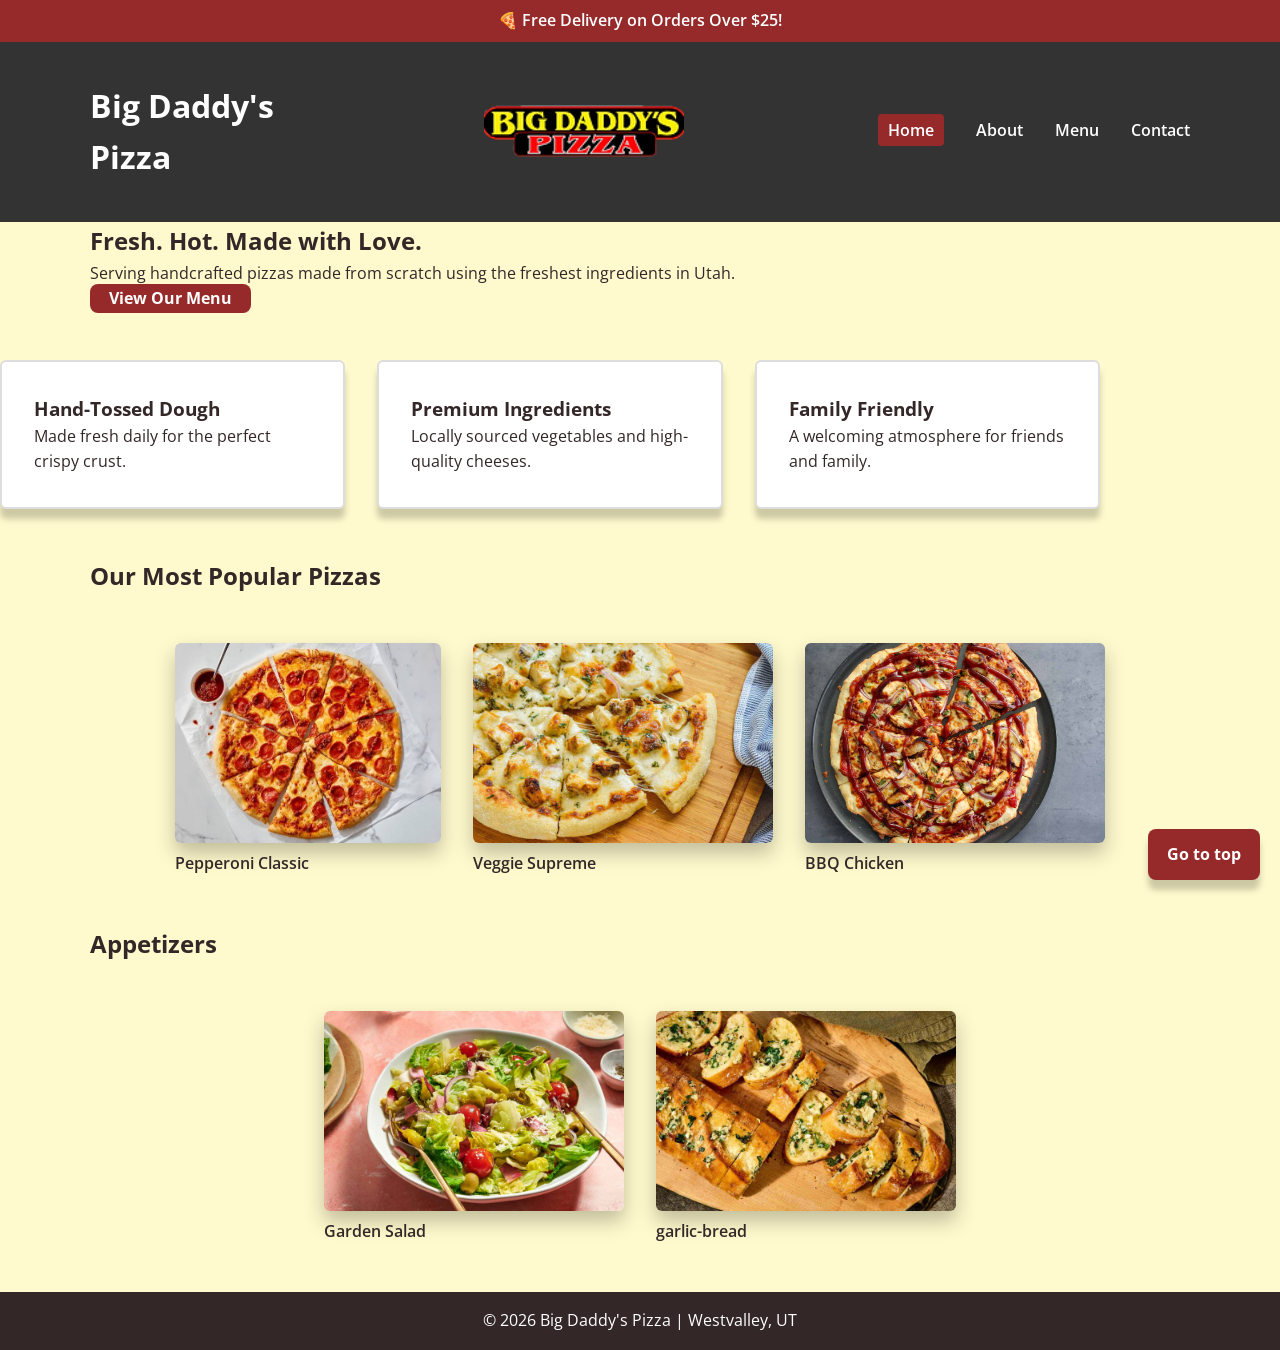
==== index.html @ 0f540dc0 "Add files via upload" ====
<!DOCTYPE html>
<html lang="en">
  <head>
    <meta charset="UTF-8">
    <meta name="viewport" content="width=device-width, initial-scale=1.0">
    <title>Big Daddy's Pizza | Home</title>

    <link href="https://fonts.googleapis.com/css2?family=Poppins:wght@600;700&family=Open+Sans:wght@400;600&display=swap" rel="stylesheet">
    <link rel="stylesheet" href="css/styles.css">
  </head>

  <body class="index-page" id="top">

    <div class="promo-banner">
      🍕 Free Delivery on Orders Over $25!
    </div>

    <header class="site-header">
      <div class="container header-flex">
         <h1 class="logo">Big Daddy's Pizza</h1>
          <img src="images/logo.png" alt="Big Daddy's Pizza logo" class="logo">
          


        <nav aria-label="Main Navigation">
          <ul class="nav-list">
            <li><a href="index.html" class="active">Home</a></li>
            <li><a href="about.html">About</a></li>
            <li><a href="menu.html">Menu</a></li>
            <li><a href="contact.html">Contact</a></li>
          </ul>
        </nav>
      </div>
    </header>

    <main>

      <section class="hero">
        <div class="container">
          <h2>Fresh. Hot. Made with Love.</h2>
          <p>
            Serving handcrafted pizzas made from scratch using the freshest
            ingredients in Utah.
          </p>
          <a href="menu.html" class="btn-primary">View Our Menu</a>
        </div>
      </section>

      <section class="features container">
        <article class="card">
          <h3>Hand-Tossed Dough</h3>
          <p>Made fresh daily for the perfect crispy crust.</p>
        </article>

        <article class="card">
          <h3>Premium Ingredients</h3>
          <p>Locally sourced vegetables and high-quality cheeses.</p>
        </article>

        <article class="card">
          <h3>Family Friendly</h3>
          <p>A welcoming atmosphere for friends and family.</p>
        </article>
      </section>

      <section class="gallery-section container">
        <h2>Our Most Popular Pizzas</h2>

        <div class="gallery-flex">
          <figure class="gallery-item">
            <img src="images/pepperoni-pizza.jpeg" alt="Pepperoni pizza fresh from oven">
            <figcaption>Pepperoni Classic</figcaption>
          </figure>

          <figure class="gallery-item">
            <img src="images/alfredo-pizza.jpg" alt="Vegetable pizza with fresh toppings">
            <figcaption>Veggie Supreme</figcaption>
          </figure>

          <figure class="gallery-item">
            <img src="images/pizza3.jpg" alt="BBQ chicken pizza with melted cheese">
            <figcaption>BBQ Chicken</figcaption>
          </figure>
        </div>
      </section>

      <section class="gallery-section container">
        <h2>Appetizers</h2>

        <div class="gallery-flex">
          <figure class="gallery-item">
            <img src="images/salad.jpg" alt="Home made salad with ranch dressing">
            <figcaption>Garden Salad</figcaption>
          </figure>

          <figure class="gallery-item">
            <img src="images/garlic-bread.jpg" alt="Vegetable pizza with fresh toppings">
            <figcaption>garlic-bread</figcaption>
          </figure>
        </div>
      </section>
      

    </main>
    <a href="#top" class="sticky-link">Go to top</a>

    <footer class="site-footer">
      <div class="container">
        <p>&copy; 2026 Big Daddy's Pizza | Westvalley, UT</p>
      </div>
    </footer>

  </body>
</html>
---- css/styles.css ----
/* 
   DESIGN SYSTEM
   Color palette and spacing scale used across all pages.
   These custom properties ensure consistency and allow
   easy global updates.
 */

:root {
  /* ----- Color palette (5-color system) ----- */
  --color-primary: #333;
  --color-accent: #962a2a;
  --color-dark: #332727;
  --color-light: #FFFACD;
  --color-white: #ffffff;

  /* ----- Spacing scale ----- */
  --space-sm: 1rem;
  --space-md: 2rem;
  --space-lg: 3rem;
}

/* 
   RESET & GLOBAL BOX MODEL
   Removes default browser spacing and enforces
   consistent box sizing across all elements.
 */

* {
  box-sizing: border-box;
  margin: 0;
  padding: 0;
}

/* 
   BASE TYPOGRAPHY & BODY STYLES
 */

body {
  font-family: "Open Sans", sans-serif;
  background: var(--color-light);
  color: var(--color-dark);
  line-height: 1.6;
  padding-top: 40px; /* offset for fixed promo banner */
}

/* 
   LAYOUT UTILITIES
   Reusable layout container used to center content and
   constrain max width across pages.
 */

.container {
  width: 90%;
  max-width: 1100px;
  margin: 0 auto;
}

/* 
   HEADER & NAVIGATION
   
   Flexbox layout for site branding and navigation menu.
 */

header {
  display: flex;
  flex-direction: column;
  align-items: center;
  gap: 1rem;
  padding: 1.5rem;
  background: var(--color-dark);
  color: white;
}

.logo {
  width: 200px;
  flex-shrink: 0;
}

.site-header {
  background: var(--color-primary);
  color: var(--color-white);
  top: 40px;
}

.header-flex {
  display: flex;
  justify-content: space-between;
  align-items: center;
  padding: var(--space-sm) 0;
}

.nav-list {
  list-style: none;
  display: flex;
  gap: var(--space-md);
}

.nav-list a {
  color: white;
  text-decoration:none;
  font-weight: 600;
}

/* Navigation hover interaction */
.nav-list :hover{
  transform: scale(1.10);
}

/* Current page indicator */
.nav-list a.active {
  background: var(--color-accent);
  padding: 5px 10px;
  border-radius: 4px;
}

/* 
   PROMO BANNER (FIXED ELEMENT)
*/

.promo-banner {
  position: fixed;
  top: 0;
  width: 100%;
  background: var(--color-accent);
  text-align: center;
  padding: 0.5rem;
  font-weight: 600;
  z-index: 1000;
  color:var(--color-white);
}

/* 
   FLEXBOX CONTENT LAYOUTS
   Shared flex layouts for cards, galleries, and menus.
 */

.features,
.gallery-flex,
.menu-layout {
  display: flex;
  gap: var(--space-md);
  flex-wrap: wrap;
  margin: var(--space-lg) 0;
}

/* 
   CARD COMPONENT
*/

.card {
  background:var(--color-white);
  padding: var(--space-md);
  border: 2px solid #ddd;
  flex: 1 1 300px;
  border-radius: 6px;
  box-shadow: 0 10px 6px rgba(0,0,0,0.2);
}

/*
   IMAGE & GALLERY COMPONENTS
*/

.gallery-flex{
  display: flex;
  flex-wrap: wrap;
  gap: 2rem;
  justify-content: center;
}

.gallery-flex img {
  width: 250px;
  height: 200px;
  object-fit: cover;
  border-radius: 12px;
  box-shadow: 0 10px 20px rgba(0,0,0,0.25);
  transition: transform 0.3s ease;
}

.gallery-flex  img:hover {
  transform: scale(1.05);
}

.gallery-item img,
.menu-image-container img {
  width: 100%;
  border-radius: 6px;
}

figcaption {
  color: var(--color-dark);
  font-weight: 600;
}

/* Page-specific caption override */
.index-page figcaption{
  color:var(--color-dark);
}

/*
   FLOAT IMAGE (TEXT WRAPPING)
   ------------------------------------------------------
   Used only for editorial wrapping in About page.
    */

.float-image {
  float: left;
  width: 250px;
  margin: 0 var(--space-md) var(--space-md) 0;
  border-radius: 6px;
}

.about-section::after {
  content: "";
  display: block;
  clear: both;
}

/* =
   TABLE STYLES (CONTACT PAGE)
    */

table {
  width: 100%;
  border-collapse: collapse;
  margin: var(--space-md) 0;
  background: var(--color-white);
}

caption {
  font-weight: 600;
  margin-bottom: var(--space-sm);
  text-align: left;
}

th,
td {
  padding: var(--space-sm);
  border: 1px solid #ddd;
}

thead {
  background: var(--color-primary);
  color: var(--color-white);
}

tbody tr:nth-child(even) {
  background: #f2f2f2;
}

/*
   FOOTER
*/

.site-footer {
  background: var(--color-dark);
  color: var(--color-white);
  text-align: center;
  padding: var(--space-sm) 0;
}

/*
   BUTTON COMPONENT
*/

.btn-primary{
  background: var(--color-accent);
  color: var(--color-white);
  padding: 0.2rem 1.2rem;
  border-radius: 8px;
  text-decoration: none;
  font-weight: bold;
  transition: background 0.3s;
}

.btn-primary:hover{
 background: #d11212;
}

/* 
   STICKY UTILITIES (FLOATING ACTION LINKS)
  */

.sticky-link {
  position: fixed;
  bottom: 20px;
  right: 20px;
  background: var(--color-accent);
  color: var(--color-white);
  padding: 0.8rem 1.2rem;
  border-radius: 8px;
  text-decoration: none;
  font-weight: bold;
  box-shadow: 0 10px 6px rgba(0,0,0,0.2);
  z-index: 1000;
  transition: background 0.3s;
}

.sticky-link:hover {
  background: #d11212;
}

.sticky-calllink {
  position: fixed;
  bottom: 20px;
  right: 20px;
  width: 60px;
  height: 60px;
  border-radius: 50%;
  background: #1bbe0c;
  display: flex;
  align-items: center;
  justify-content: center;
  text-decoration: none;
  font-size: 24px;
  font-weight: bold;
  z-index: 1000;
  transition: transform 0.2s, background 0.3s;
}

.sticky-calllink:hover {
  background: #046414;
  transform: scale(1.1);
}

/*
   GALLERY GRID (ABOUT + MENU)
*/

.gallery-grid {
  display: flex;
  justify-content: center;
  gap: 2rem;
  flex-wrap: wrap;
  margin: 3rem 0;
}

.gallery-grid img {
  width: 250px;
  height: 200px;
  object-fit: cover;
  border-radius: 12px;
  box-shadow: 0 10px 20px rgba(0,0,0,0.25);
  transition: transform 0.3s ease;
}

.gallery-grid img:hover {
  transform: scale(1.05);
}

/*
   MENU PAGE STYLES
*/

.menu-page {
  background-image: url("../images/pizzabackground.jpg");
  background-size:cover;
  background-position:center;
  background-repeat: no-repeat;
  background-attachment: fixed;
  color: #ddd;
}

.menu-page figure {
  display: flex;
  color: #202020;
  flex-direction: column;
  align-items: center;
  flex: 1 1 250px;
  max-width: 260px;
  background: white;
  padding: 1rem;
  border-radius: 12px;
  box-shadow: 0 10px 20px rgba(0,0,0,0.25);
  gap: 0.6rem;
}

.menuheadline{
  text-align: center;
}

/* 
   SHOWCASE SECTION for contact page and menu
*/

.showcase {
  background-image: url("../images/contact.jpg");
  background-size: cover;
  background-position: center;
  height: 350px;
  display: flex;
  align-items: center;
  justify-content: center;
  position: relative;
}

.showcase-overlay {
  background: rgba(0, 0, 0, 0.6);
  padding: 2rem 3rem;
  text-align: center;
  border-radius: 10px;
  color: white;
}

.showcase-overlay h2 {
  font-size: 2.5rem;
  margin-bottom: 1rem;
}

.showcase .btn-primary {
  display: inline-block;
  margin: 0.5rem;
  padding: 0.8rem 1.5rem;
}

/*
   CSS-ONLY INTERACTION (MENU EXPAND/COLLAPSE)
*/

.menu-desc {
  max-height: 0;
  overflow: hidden;
  transition: max-height 0.4s ease, padding 0.4s ease;
  padding: 0 0;
  text-align: center;
  font-size: 0.9rem;
  color: #444;
  line-height: 1.4;
}

.menu-card:target .menu-desc {
  max-height: 200px;
  padding: 0.5rem 0;
}

.close-desc {
  display: none;
  margin-top: 0.5rem;
}

.menu-card:target .close-desc {
  display: inline-block;
}
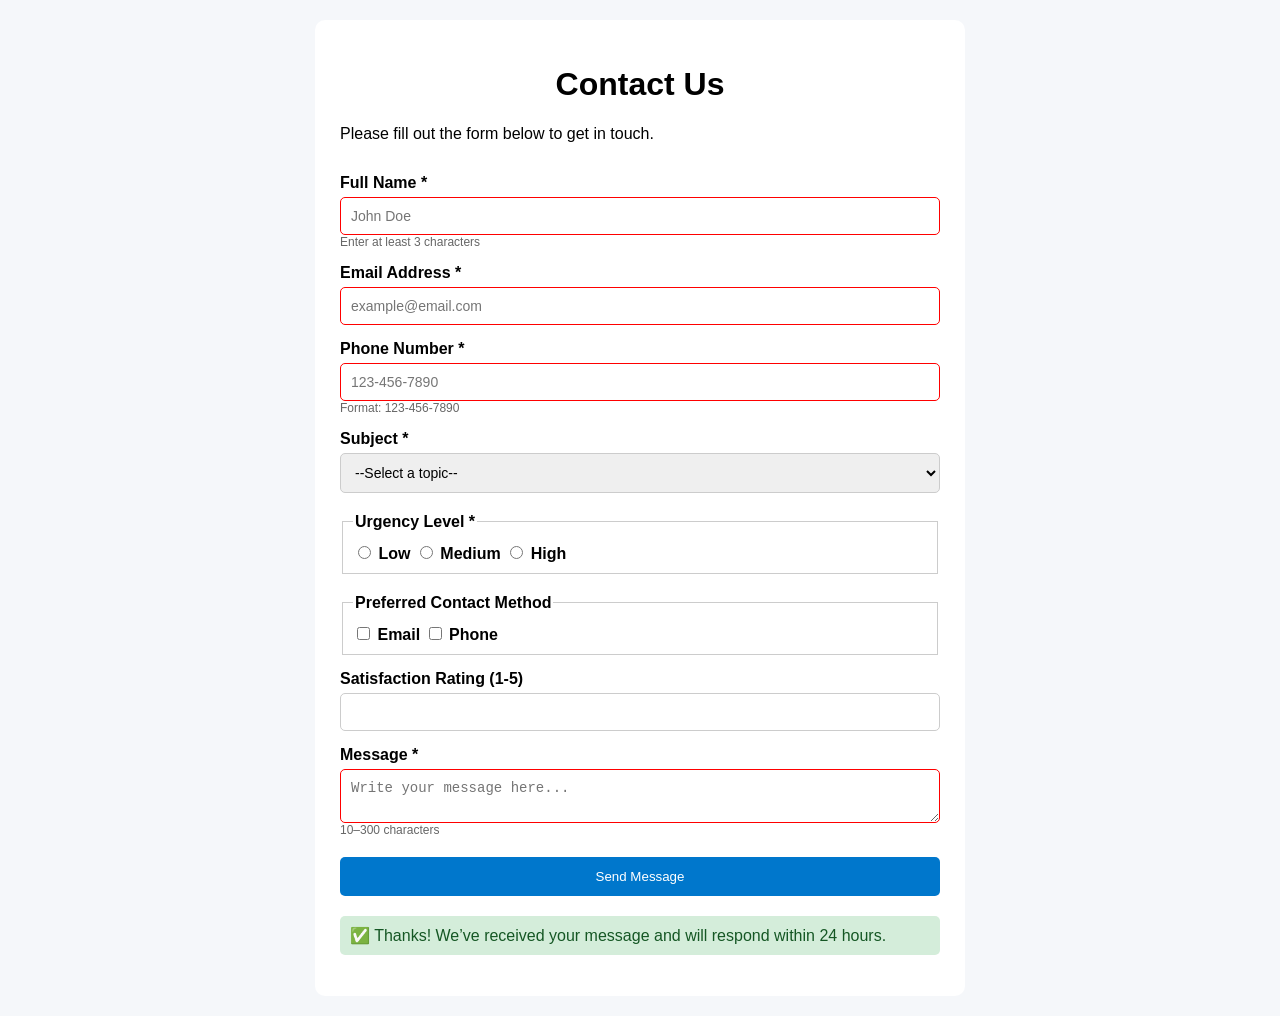
==== commit c8ada3b8: "Add files via upload" ====
--- a/index.html
+++ b/index.html
@@ -1,114 +1,87 @@
 <!DOCTYPE html>
 <html lang="en">
-  <head>
+<head>
     <meta charset="UTF-8">
     <meta name="viewport" content="width=device-width, initial-scale=1.0">
-    <title>Big Daddy's Pizza | Home</title>
+    <title>Contact Form</title>
+    <link rel="stylesheet" href="css/styles.css">
+</head>
+<body>
 
-    <link href="https://fonts.googleapis.com/css2?family=Poppins:wght@600;700&family=Open+Sans:wght@400;600&display=swap" rel="stylesheet">
-    <link rel="stylesheet" href="css/styles.css">
-  </head>
+<main>
+    <h1>Contact Us</h1>
+    <p>Please fill out the form below to get in touch.</p>
 
-  <body class="index-page" id="top">
+    <form action="#" method="post">
 
-    <div class="promo-banner">
-      🍕 Free Delivery on Orders Over $25!
-    </div>
+        <!-- Basic Info -->
+        <label for="name">Full Name *</label>
+        <input type="text" id="name" name="name" required minlength="3" placeholder="John Doe">
+        <small>Enter at least 3 characters</small>
 
-    <header class="site-header">
-      <div class="container header-flex">
-         <h1 class="logo">Big Daddy's Pizza</h1>
-          <img src="images/logo.png" alt="Big Daddy's Pizza logo" class="logo">
-          
+        <label for="email">Email Address *</label>
+        <input type="email" id="email" name="email" required placeholder="example@email.com">
 
+        <label for="phone">Phone Number *</label>
+        <input type="tel" id="phone" name="phone" required 
+               pattern="[0-9]{3}-[0-9]{3}-[0-9]{4}" 
+               placeholder="123-456-7890">
+        <small>Format: 123-456-7890</small>
 
-        <nav aria-label="Main Navigation">
-          <ul class="nav-list">
-            <li><a href="index.html" class="active">Home</a></li>
-            <li><a href="about.html">About</a></li>
-            <li><a href="menu.html">Menu</a></li>
-            <li><a href="contact.html">Contact</a></li>
-          </ul>
-        </nav>
-      </div>
-    </header>
+        <!-- Subject Dropdown -->
+        <label for="subject">Subject *</label>
+        <select id="subject" name="subject" required>
+            <option value="">--Select a topic--</option>
+            <option value="general">General Inquiry</option>
+            <option value="support">Support</option>
+            <option value="feedback">Feedback</option>
+        </select>
 
-    <main>
+        <!-- Urgency (Radio Buttons) -->
+        <fieldset>
+            <legend>Urgency Level *</legend>
 
-      <section class="hero">
-        <div class="container">
-          <h2>Fresh. Hot. Made with Love.</h2>
-          <p>
-            Serving handcrafted pizzas made from scratch using the freshest
-            ingredients in Utah.
-          </p>
-          <a href="menu.html" class="btn-primary">View Our Menu</a>
-        </div>
-      </section>
+            <input type="radio" id="low" name="urgency" value="low" required>
+            <label for="low">Low</label>
 
-      <section class="features container">
-        <article class="card">
-          <h3>Hand-Tossed Dough</h3>
-          <p>Made fresh daily for the perfect crispy crust.</p>
-        </article>
+            <input type="radio" id="medium" name="urgency" value="medium">
+            <label for="medium">Medium</label>
 
-        <article class="card">
-          <h3>Premium Ingredients</h3>
-          <p>Locally sourced vegetables and high-quality cheeses.</p>
-        </article>
+            <input type="radio" id="high" name="urgency" value="high">
+            <label for="high">High</label>
+        </fieldset>
 
-        <article class="card">
-          <h3>Family Friendly</h3>
-          <p>A welcoming atmosphere for friends and family.</p>
-        </article>
-      </section>
+        <!-- Contact Preferences (Checkboxes) -->
+        <fieldset>
+            <legend>Preferred Contact Method</legend>
 
-      <section class="gallery-section container">
-        <h2>Our Most Popular Pizzas</h2>
+            <input type="checkbox" id="emailPref" name="contactPref" value="email">
+            <label for="emailPref">Email</label>
 
-        <div class="gallery-flex">
-          <figure class="gallery-item">
-            <img src="images/pepperoni-pizza.jpeg" alt="Pepperoni pizza fresh from oven">
-            <figcaption>Pepperoni Classic</figcaption>
-          </figure>
+            <input type="checkbox" id="phonePref" name="contactPref" value="phone">
+            <label for="phonePref">Phone</label>
+        </fieldset>
 
-          <figure class="gallery-item">
-            <img src="images/alfredo-pizza.jpg" alt="Vegetable pizza with fresh toppings">
-            <figcaption>Veggie Supreme</figcaption>
-          </figure>
+        <!-- Number Input -->
+        <label for="rating">Satisfaction Rating (1-5)</label>
+        <input type="number" id="rating" name="rating" min="1" max="5">
 
-          <figure class="gallery-item">
-            <img src="images/pizza3.jpg" alt="BBQ chicken pizza with melted cheese">
-            <figcaption>BBQ Chicken</figcaption>
-          </figure>
-        </div>
-      </section>
+        <!-- Message -->
+        <label for="message">Message *</label>
+        <textarea id="message" name="message" required minlength="10" maxlength="300"
+                  placeholder="Write your message here..."></textarea>
+        <small>10–300 characters</small>
 
-      <section class="gallery-section container">
-        <h2>Appetizers</h2>
+        <!-- Submit -->
+        <button type="submit">Send Message</button>
 
-        <div class="gallery-flex">
-          <figure class="gallery-item">
-            <img src="images/salad.jpg" alt="Home made salad with ranch dressing">
-            <figcaption>Garden Salad</figcaption>
-          </figure>
+        <!-- Success Message -->
+        <p class="success">
+            ✅ Thanks! We’ve received your message and will respond within 24 hours.
+        </p>
 
-          <figure class="gallery-item">
-            <img src="images/garlic-bread.jpg" alt="Vegetable pizza with fresh toppings">
-            <figcaption>garlic-bread</figcaption>
-          </figure>
-        </div>
-      </section>
-      
+    </form>
+</main>
 
-    </main>
-    <a href="#top" class="sticky-link">Go to top</a>
-
-    <footer class="site-footer">
-      <div class="container">
-        <p>&copy; 2026 Big Daddy's Pizza | Westvalley, UT</p>
-      </div>
-    </footer>
-
-  </body>
+</body>
 </html>
--- a/css/styles.css
+++ b/css/styles.css
@@ -1,442 +1,97 @@
-/* 
-   DESIGN SYSTEM
-   Color palette and spacing scale used across all pages.
-   These custom properties ensure consistency and allow
-   easy global updates.
- */
-
-:root {
-  /* ----- Color palette (5-color system) ----- */
-  --color-primary: #333;
-  --color-accent: #962a2a;
-  --color-dark: #332727;
-  --color-light: #FFFACD;
-  --color-white: #ffffff;
-
-  /* ----- Spacing scale ----- */
-  --space-sm: 1rem;
-  --space-md: 2rem;
-  --space-lg: 3rem;
+body {
+    font-family: Arial, sans-serif;
+    background-color: #f5f7fa;
+    margin: 0;
+    padding: 20px;
 }
 
-/* 
-   RESET & GLOBAL BOX MODEL
-   Removes default browser spacing and enforces
-   consistent box sizing across all elements.
- */
-
-* {
-  box-sizing: border-box;
-  margin: 0;
-  padding: 0;
+main {
+    max-width: 600px;
+    margin: auto;
+    background: white;
+    padding: 25px;
+    border-radius: 10px;
 }
 
-/* 
-   BASE TYPOGRAPHY & BODY STYLES
- */
-
-body {
-  font-family: "Open Sans", sans-serif;
-  background: var(--color-light);
-  color: var(--color-dark);
-  line-height: 1.6;
-  padding-top: 40px; /* offset for fixed promo banner */
+h1 {
+    text-align: center;
 }
 
-/* 
-   LAYOUT UTILITIES
-   Reusable layout container used to center content and
-   constrain max width across pages.
- */
-
-.container {
-  width: 90%;
-  max-width: 1100px;
-  margin: 0 auto;
+form {
+    display: flex;
+    flex-direction: column;
 }
 
-/* 
-   HEADER & NAVIGATION
-   
-   Flexbox layout for site branding and navigation menu.
- */
-
-header {
-  display: flex;
-  flex-direction: column;
-  align-items: center;
-  gap: 1rem;
-  padding: 1.5rem;
-  background: var(--color-dark);
-  color: white;
+label {
+    margin-top: 15px;
+    font-weight: bold;
 }
 
-.logo {
-  width: 200px;
-  flex-shrink: 0;
+input,
+select,
+textarea {
+    padding: 10px;
+    margin-top: 5px;
+    border: 1px solid #ccc;
+    border-radius: 5px;
+    font-size: 14px;
 }
 
-.site-header {
-  background: var(--color-primary);
-  color: var(--color-white);
-  top: 40px;
+/* Helper text */
+small {
+    color: #666;
+    font-size: 12px;
 }
 
-.header-flex {
-  display: flex;
-  justify-content: space-between;
-  align-items: center;
-  padding: var(--space-sm) 0;
+/* Fieldset styling */
+fieldset {
+    margin-top: 20px;
+    padding: 10px;
+    border: 1px solid #ccc;
 }
 
-.nav-list {
-  list-style: none;
-  display: flex;
-  gap: var(--space-md);
+legend {
+    font-weight: bold;
 }
 
-.nav-list a {
-  color: white;
-  text-decoration:none;
-  font-weight: 600;
+/* Focus state */
+input:focus,
+select:focus,
+textarea:focus {
+    outline: 2px solid #0077cc;
+    border-color: #0077cc;
 }
 
-/* Navigation hover interaction */
-.nav-list :hover{
-  transform: scale(1.10);
+/* Invalid state */
+input:invalid,
+textarea:invalid {
+    border-color: red;
 }
 
-/* Current page indicator */
-.nav-list a.active {
-  background: var(--color-accent);
-  padding: 5px 10px;
-  border-radius: 4px;
+/* Button styles */
+button {
+    margin-top: 20px;
+    padding: 12px;
+    background-color: #0077cc;
+    color: white;
+    border: none;
+    border-radius: 5px;
+    cursor: pointer;
 }
 
-/* 
-   PROMO BANNER (FIXED ELEMENT)
-*/
-
-.promo-banner {
-  position: fixed;
-  top: 0;
-  width: 100%;
-  background: var(--color-accent);
-  text-align: center;
-  padding: 0.5rem;
-  font-weight: 600;
-  z-index: 1000;
-  color:var(--color-white);
+button:hover {
+    background-color: #005fa3;
 }
 
-/* 
-   FLEXBOX CONTENT LAYOUTS
-   Shared flex layouts for cards, galleries, and menus.
- */
-
-.features,
-.gallery-flex,
-.menu-layout {
-  display: flex;
-  gap: var(--space-md);
-  flex-wrap: wrap;
-  margin: var(--space-lg) 0;
+button:active {
+    background-color: #004080;
 }
 
-/* 
-   CARD COMPONENT
-*/
-
-.card {
-  background:var(--color-white);
-  padding: var(--space-md);
-  border: 2px solid #ddd;
-  flex: 1 1 300px;
-  border-radius: 6px;
-  box-shadow: 0 10px 6px rgba(0,0,0,0.2);
-}
-
-/*
-   IMAGE & GALLERY COMPONENTS
-*/
-
-.gallery-flex{
-  display: flex;
-  flex-wrap: wrap;
-  gap: 2rem;
-  justify-content: center;
-}
-
-.gallery-flex img {
-  width: 250px;
-  height: 200px;
-  object-fit: cover;
-  border-radius: 12px;
-  box-shadow: 0 10px 20px rgba(0,0,0,0.25);
-  transition: transform 0.3s ease;
-}
-
-.gallery-flex  img:hover {
-  transform: scale(1.05);
-}
-
-.gallery-item img,
-.menu-image-container img {
-  width: 100%;
-  border-radius: 6px;
-}
-
-figcaption {
-  color: var(--color-dark);
-  font-weight: 600;
-}
-
-/* Page-specific caption override */
-.index-page figcaption{
-  color:var(--color-dark);
-}
-
-/*
-   FLOAT IMAGE (TEXT WRAPPING)
-   ------------------------------------------------------
-   Used only for editorial wrapping in About page.
-    */
-
-.float-image {
-  float: left;
-  width: 250px;
-  margin: 0 var(--space-md) var(--space-md) 0;
-  border-radius: 6px;
-}
-
-.about-section::after {
-  content: "";
-  display: block;
-  clear: both;
-}
-
-/* =
-   TABLE STYLES (CONTACT PAGE)
-    */
-
-table {
-  width: 100%;
-  border-collapse: collapse;
-  margin: var(--space-md) 0;
-  background: var(--color-white);
-}
-
-caption {
-  font-weight: 600;
-  margin-bottom: var(--space-sm);
-  text-align: left;
-}
-
-th,
-td {
-  padding: var(--space-sm);
-  border: 1px solid #ddd;
-}
-
-thead {
-  background: var(--color-primary);
-  color: var(--color-white);
-}
-
-tbody tr:nth-child(even) {
-  background: #f2f2f2;
-}
-
-/*
-   FOOTER
-*/
-
-.site-footer {
-  background: var(--color-dark);
-  color: var(--color-white);
-  text-align: center;
-  padding: var(--space-sm) 0;
-}
-
-/*
-   BUTTON COMPONENT
-*/
-
-.btn-primary{
-  background: var(--color-accent);
-  color: var(--color-white);
-  padding: 0.2rem 1.2rem;
-  border-radius: 8px;
-  text-decoration: none;
-  font-weight: bold;
-  transition: background 0.3s;
-}
-
-.btn-primary:hover{
- background: #d11212;
-}
-
-/* 
-   STICKY UTILITIES (FLOATING ACTION LINKS)
-  */
-
-.sticky-link {
-  position: fixed;
-  bottom: 20px;
-  right: 20px;
-  background: var(--color-accent);
-  color: var(--color-white);
-  padding: 0.8rem 1.2rem;
-  border-radius: 8px;
-  text-decoration: none;
-  font-weight: bold;
-  box-shadow: 0 10px 6px rgba(0,0,0,0.2);
-  z-index: 1000;
-  transition: background 0.3s;
-}
-
-.sticky-link:hover {
-  background: #d11212;
-}
-
-.sticky-calllink {
-  position: fixed;
-  bottom: 20px;
-  right: 20px;
-  width: 60px;
-  height: 60px;
-  border-radius: 50%;
-  background: #1bbe0c;
-  display: flex;
-  align-items: center;
-  justify-content: center;
-  text-decoration: none;
-  font-size: 24px;
-  font-weight: bold;
-  z-index: 1000;
-  transition: transform 0.2s, background 0.3s;
-}
-
-.sticky-calllink:hover {
-  background: #046414;
-  transform: scale(1.1);
-}
-
-/*
-   GALLERY GRID (ABOUT + MENU)
-*/
-
-.gallery-grid {
-  display: flex;
-  justify-content: center;
-  gap: 2rem;
-  flex-wrap: wrap;
-  margin: 3rem 0;
-}
-
-.gallery-grid img {
-  width: 250px;
-  height: 200px;
-  object-fit: cover;
-  border-radius: 12px;
-  box-shadow: 0 10px 20px rgba(0,0,0,0.25);
-  transition: transform 0.3s ease;
-}
-
-.gallery-grid img:hover {
-  transform: scale(1.05);
-}
-
-/*
-   MENU PAGE STYLES
-*/
-
-.menu-page {
-  background-image: url("../images/pizzabackground.jpg");
-  background-size:cover;
-  background-position:center;
-  background-repeat: no-repeat;
-  background-attachment: fixed;
-  color: #ddd;
-}
-
-.menu-page figure {
-  display: flex;
-  color: #202020;
-  flex-direction: column;
-  align-items: center;
-  flex: 1 1 250px;
-  max-width: 260px;
-  background: white;
-  padding: 1rem;
-  border-radius: 12px;
-  box-shadow: 0 10px 20px rgba(0,0,0,0.25);
-  gap: 0.6rem;
-}
-
-.menuheadline{
-  text-align: center;
-}
-
-/* 
-   SHOWCASE SECTION for contact page and menu
-*/
-
-.showcase {
-  background-image: url("../images/contact.jpg");
-  background-size: cover;
-  background-position: center;
-  height: 350px;
-  display: flex;
-  align-items: center;
-  justify-content: center;
-  position: relative;
-}
-
-.showcase-overlay {
-  background: rgba(0, 0, 0, 0.6);
-  padding: 2rem 3rem;
-  text-align: center;
-  border-radius: 10px;
-  color: white;
-}
-
-.showcase-overlay h2 {
-  font-size: 2.5rem;
-  margin-bottom: 1rem;
-}
-
-.showcase .btn-primary {
-  display: inline-block;
-  margin: 0.5rem;
-  padding: 0.8rem 1.5rem;
-}
-
-/*
-   CSS-ONLY INTERACTION (MENU EXPAND/COLLAPSE)
-*/
-
-.menu-desc {
-  max-height: 0;
-  overflow: hidden;
-  transition: max-height 0.4s ease, padding 0.4s ease;
-  padding: 0 0;
-  text-align: center;
-  font-size: 0.9rem;
-  color: #444;
-  line-height: 1.4;
-}
-
-.menu-card:target .menu-desc {
-  max-height: 200px;
-  padding: 0.5rem 0;
-}
-
-.close-desc {
-  display: none;
-  margin-top: 0.5rem;
-}
-
-.menu-card:target .close-desc {
-  display: inline-block;
-}
+/* Success message */
+.success {
+    margin-top: 20px;
+    padding: 10px;
+    background-color: #d4edda;
+    color: #155724;
+    border-radius: 5px;
+}
